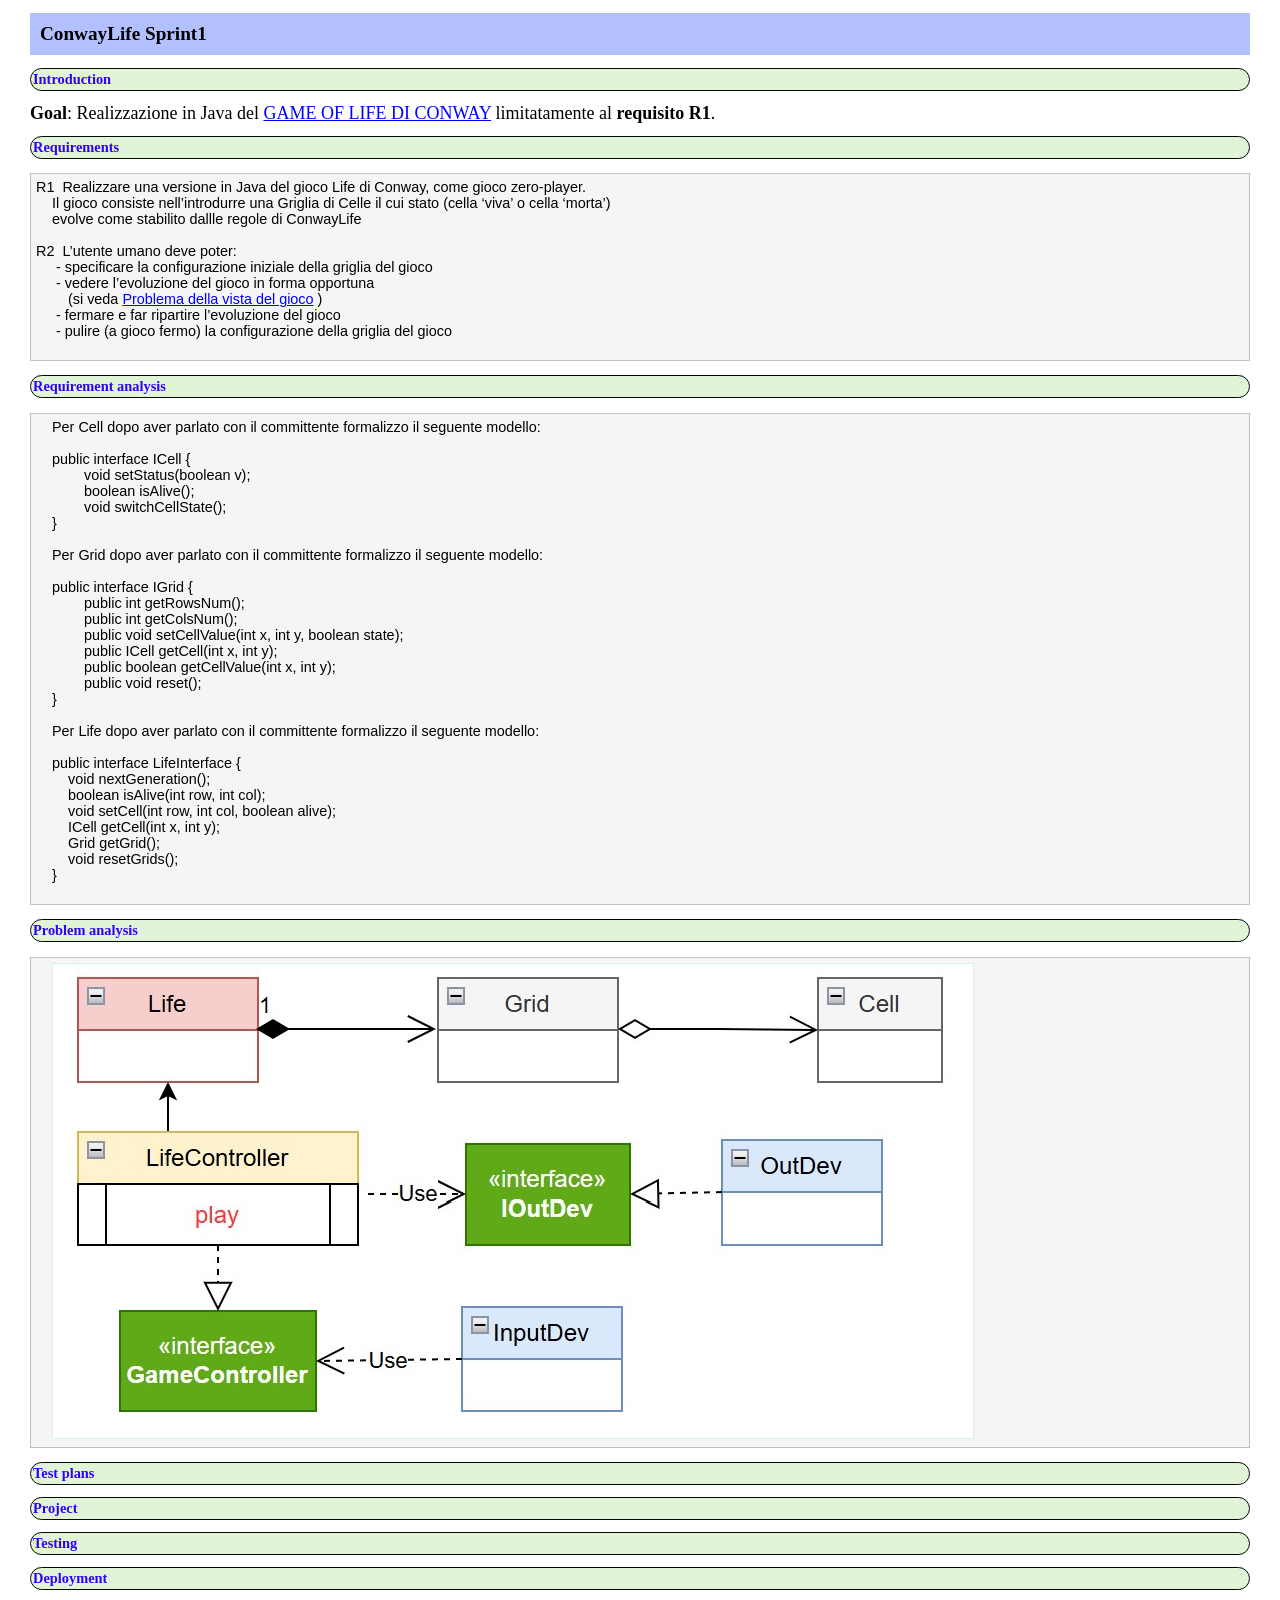
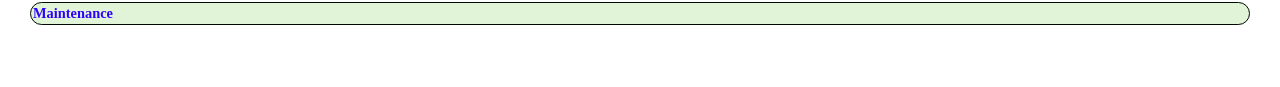
==== docs/conway26Java_v0.html @ a7f6d89f "Fixed conway26" ====
<!DOCTYPE html PUBLIC "-//W3C//DTD HTML 4.01//EN" "http://www.w3.org/TR/html4/strict.dtd">
<html>
<head>

<link rel="stylesheet" type="text/css" href="css/mystyle.css">
<!--
    <script type="text/javascript" src="../css/issStyle.js"></script>
-->
    
</head>
<title>Sprint1: conway26Java_v0</title>
 
    

<body>
<div id="top">
<h1>ConwayLife Sprint1</h1>
</div>  

<div class="body">  

<h2>Introduction</h2>
<b>Goal</b>: Realizzazione in Java del
<a href='https://anatali.github.io/issLab2026/_static/docs/Protobook.pdf#chapter.6'>GAME OF LIFE DI CONWAY</a>
limitatamente al <b>requisito  R1</b>.

<h2>Requirements</h2>

 
<!-- <div class="remark"> -->
<pre>
R1  Realizzare una versione in Java del gioco Life di Conway, come gioco zero-player. 
    Il gioco consiste nell’introdurre una Griglia di Celle il cui stato (cella ‘viva’ o cella ‘morta’) 
    evolve come stabilito dallle regole di ConwayLife

R2  L’utente umano deve poter:
     - specificare la configurazione iniziale della griglia del gioco	
     - vedere l’evoluzione del gioco in forma opportuna 
        (si veda <a href='https://anatali.github.io/issLab2026/_static/docs/Protobook.pdf#section.6.3'>Problema della vista del gioco</a> )
     - fermare e far ripartire l’evoluzione del gioco
     - pulire (a gioco fermo) la configurazione della griglia del gioco

</pre>
  

<h2>Requirement analysis</h2>
 <pre>
    Per Cell dopo aver parlato con il committente formalizzo il seguente modello: 

    public interface ICell {
	    void setStatus(boolean v);
	    boolean isAlive();
	    void switchCellState();
    }

    Per Grid dopo aver parlato con il committente formalizzo il seguente modello:

    public interface IGrid {
	    public int getRowsNum();
	    public int getColsNum();
	    public void setCellValue(int x, int y, boolean state);
	    public ICell getCell(int x, int y);
	    public boolean getCellValue(int x, int y);
	    public void reset();
    }

    Per Life dopo aver parlato con il committente formalizzo il seguente modello: 
    
    public interface LifeInterface {
        void nextGeneration();
        boolean isAlive(int row, int col);
        void setCell(int row, int col, boolean alive);
        ICell getCell(int x, int y);
        Grid getGrid();
        void resetGrids();
    }
 </pre>

<h2>Problem analysis</h2>
 <pre>
    <img src="./img/UML.jpg" alt="Diagramma uml del progetto">
</pre>

<h2>Test plans</h2> 


<h2>Project</h2> 
 
 

<h2>Testing</h2> 
 

<h2>Deployment</h2> 

 
<h2>Maintenance</h2> 
 
<!-- USEFUL
<table style="width:100%" border="1">
<tr>
<td style="width:50%">
</td>
<td></td>
</tr>
</table>
-->
	      	
<br/><br/> 	
</div>  
</body>
</html>
---- docs/css/mystyle.css ----
body {
			font-family: 'Latin Modern Roman', serif;
			margin-left: 30px;
			margin-right: 30px;
			font-size: 0.8em;
}
 
 
 
		a:link{
			text-decoration: underline;
			color: blue;
			font-color: #ffccff;
			font-size: 100%;
		}


		hr {
			clear: both;
			height: 1px;
			color: #242424;
			background-color: transparent;
		}


div.top {
	width: 80%;
}
		
		div.bottom {
			width: 60%;
			background-color: lightyellow;
			border-style: solid;
			margin-top: 3em;
			margin-left:0.5em;
		}

		#i {
			color: #ff1010;
		}

		tt {
			font-family: "Arial";
			font-size: 90%;
			color: #006600;
		}

		em {
			font-family: "Arial";
			font-size: 110%;
			font-weight: bold;
			border-style: solid;
			border-color: #abe876;
			color: #1632cc;
		}

		bc {
			font-family: "Arial";
			font-size: 90%;
			font-weight: bold;
			color: #990000;
			background-color: #fcf8c7;
		}

		ks {
			font-family: "Arial";
			font-weight: bold;
			color: #0000CD;
			font-size: 90%;
		}

		kc {
			font-family: "Arial";
			font-weight: bold;
			color: #008000;
			font-size: 90%;
		}

		pre {
			font-family: "Arial";
			font-size: 0.8em;
			background-color: #f5f5f5;
			border: 1.5px solid silver;
			padding: 5px;
		}

		div.body {
			font-size: 18px;
		}

 		h1 {
			font-size: 1.5em;
			background-color: #b2c0ff;
			padding: 10px;
		}

		h2 {
			#background-color: #9ed8ff;
		font-size: 0.8em;
		background-color: #e1f4d7 !important;
		color: rgb(47, 0, 255) !important;
		margin: 100 !important;
		border: 1px solid rgb(0, 10, 0) !important;
		border-radius: 15px !important;
		padding: 2px !important;
		}

		h3 {
			background-color: #e6ccff;
			font-size: 100%;
		}

		h4 {
			background-color: #ccffcc;
			font-size: 100%;
			width: 95%;
			border-radius: 5px;
			padding: 2px;
		}

		h5 {
			background-color: #d5ffb0;
			font-size: 100%;
		}

		div.req {
			background-color: #d9ffb3;
			font-size: 18px;
			width: 700px;
			border: 3px solid green;
			padding: 15px;
			margin: 10px;
		}

		div.remark {
			background-color: #E3F2FD;
			border: 1.5px solid #d5f2ed;
			padding: 15px;
			margin: 10px;
			border-radius: 25px;
		}

		table,
		th,
		td {
			border: 1px solid black;
			border-collapse: collapse;
		}

		ol,
		ul,
		li {
			margin: 0;
			margin-left: 10px;
			padding: 0;
			padding-bottom: 5px;
		}

		table,
		th,
		td {
			border: 1px solid black;
		}

		img {
			border: 1.5px solid #d5f2ed
		}
 
		div.wrapdesc {
			width: 90%;
			margin: auto;
		}

		div.imagedesc {
			width: 85%;
			margin: auto;
		}
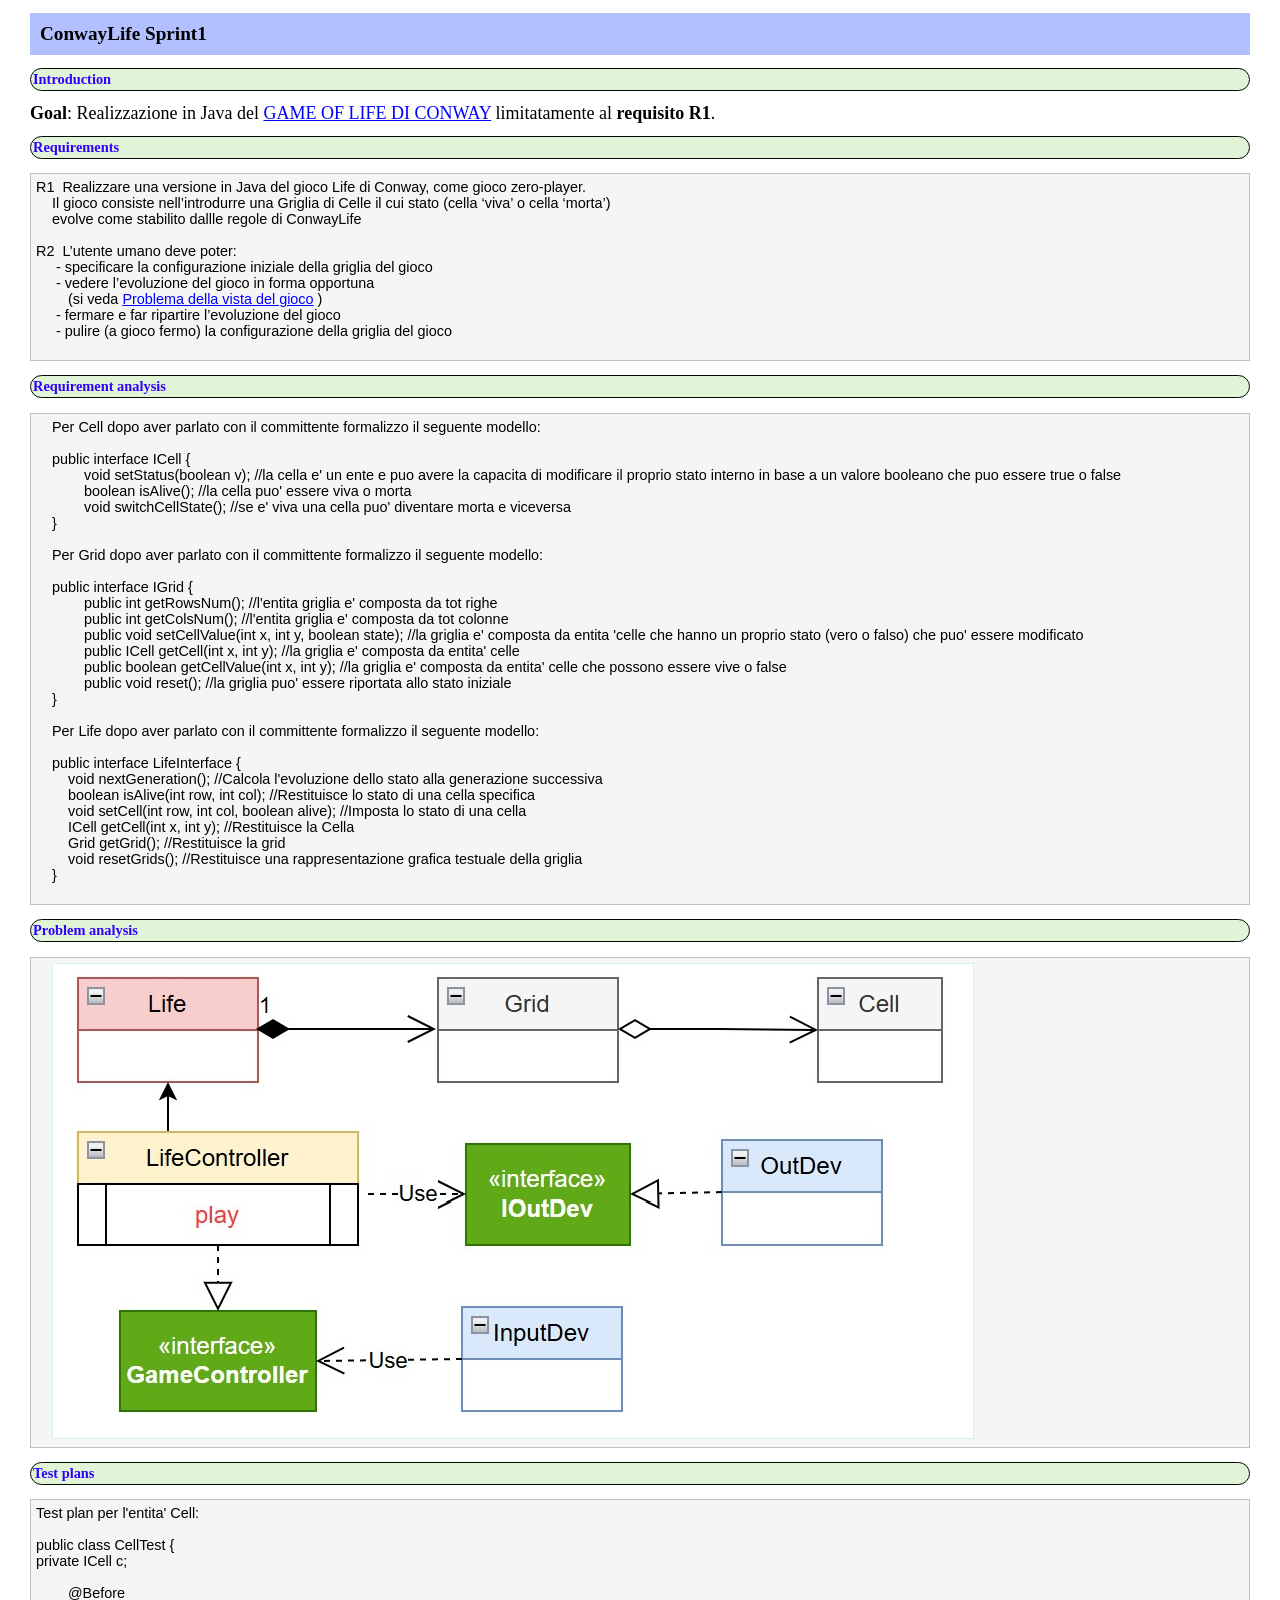
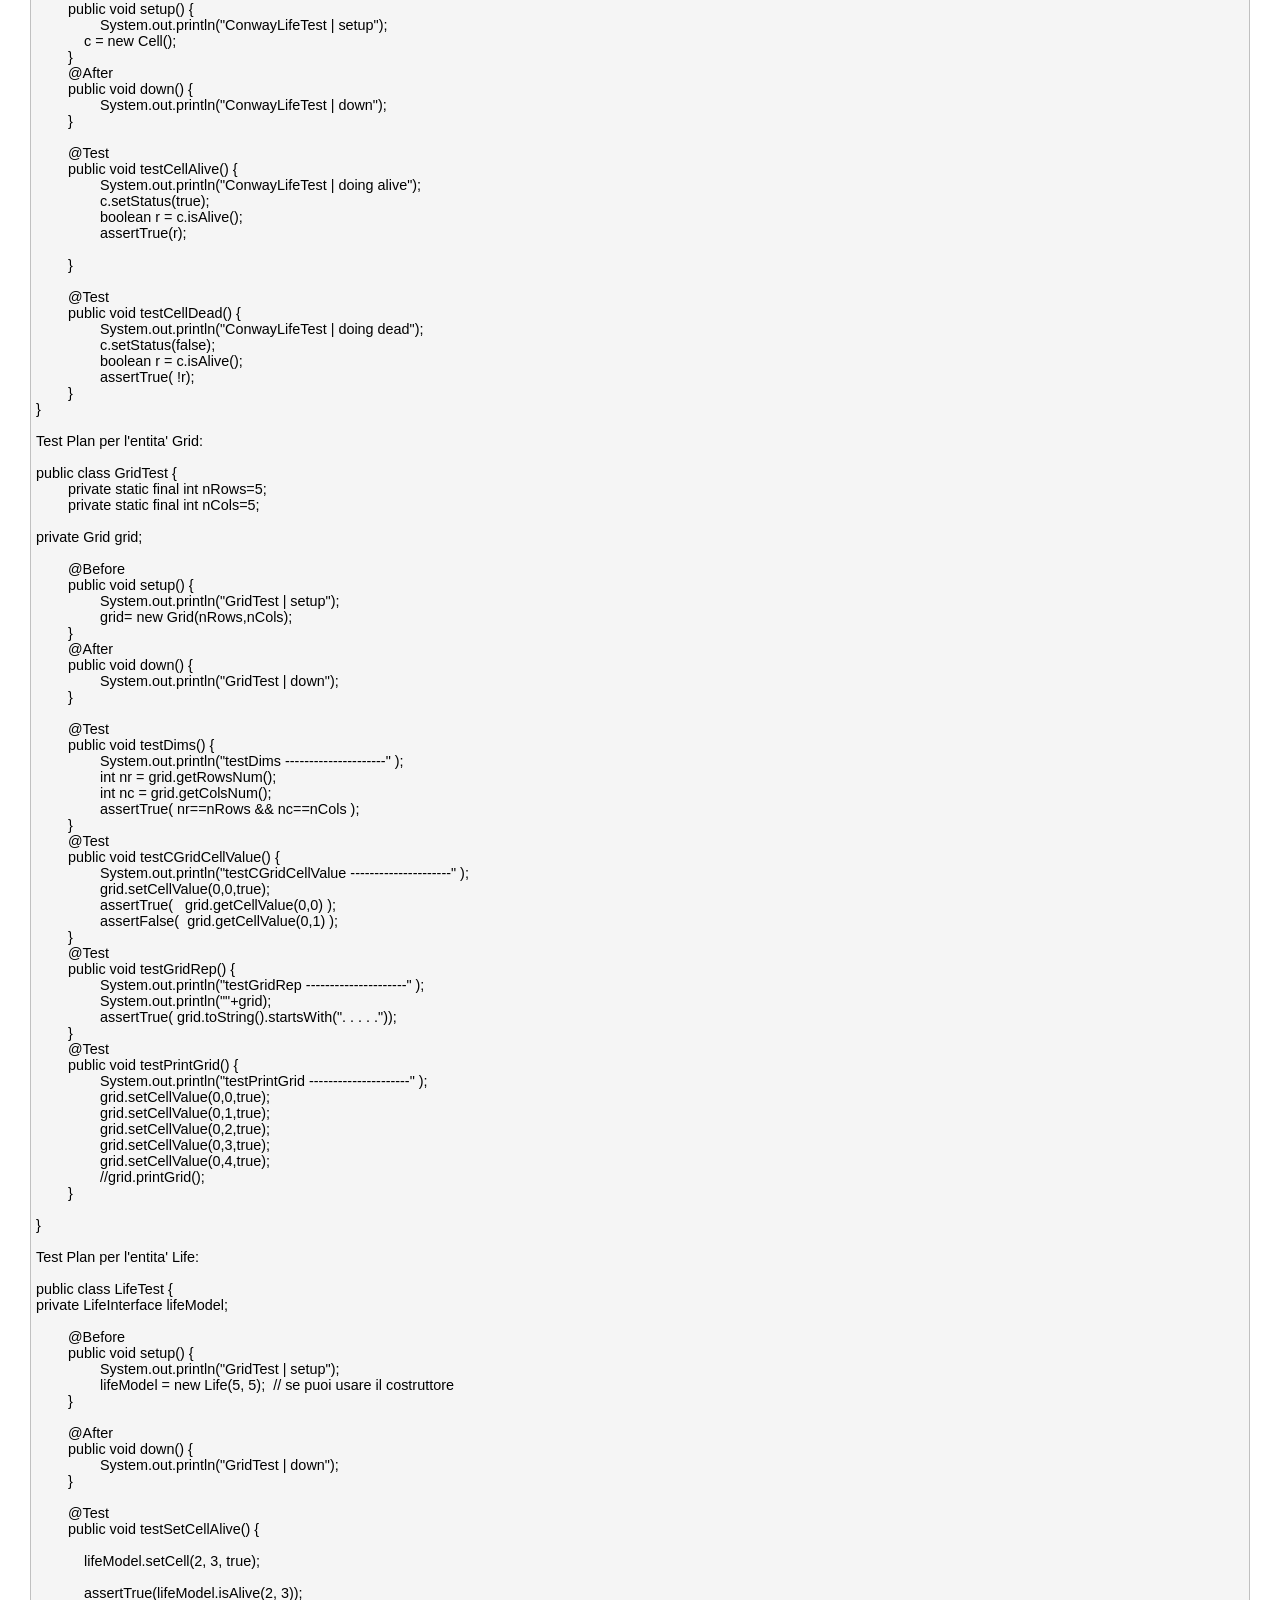
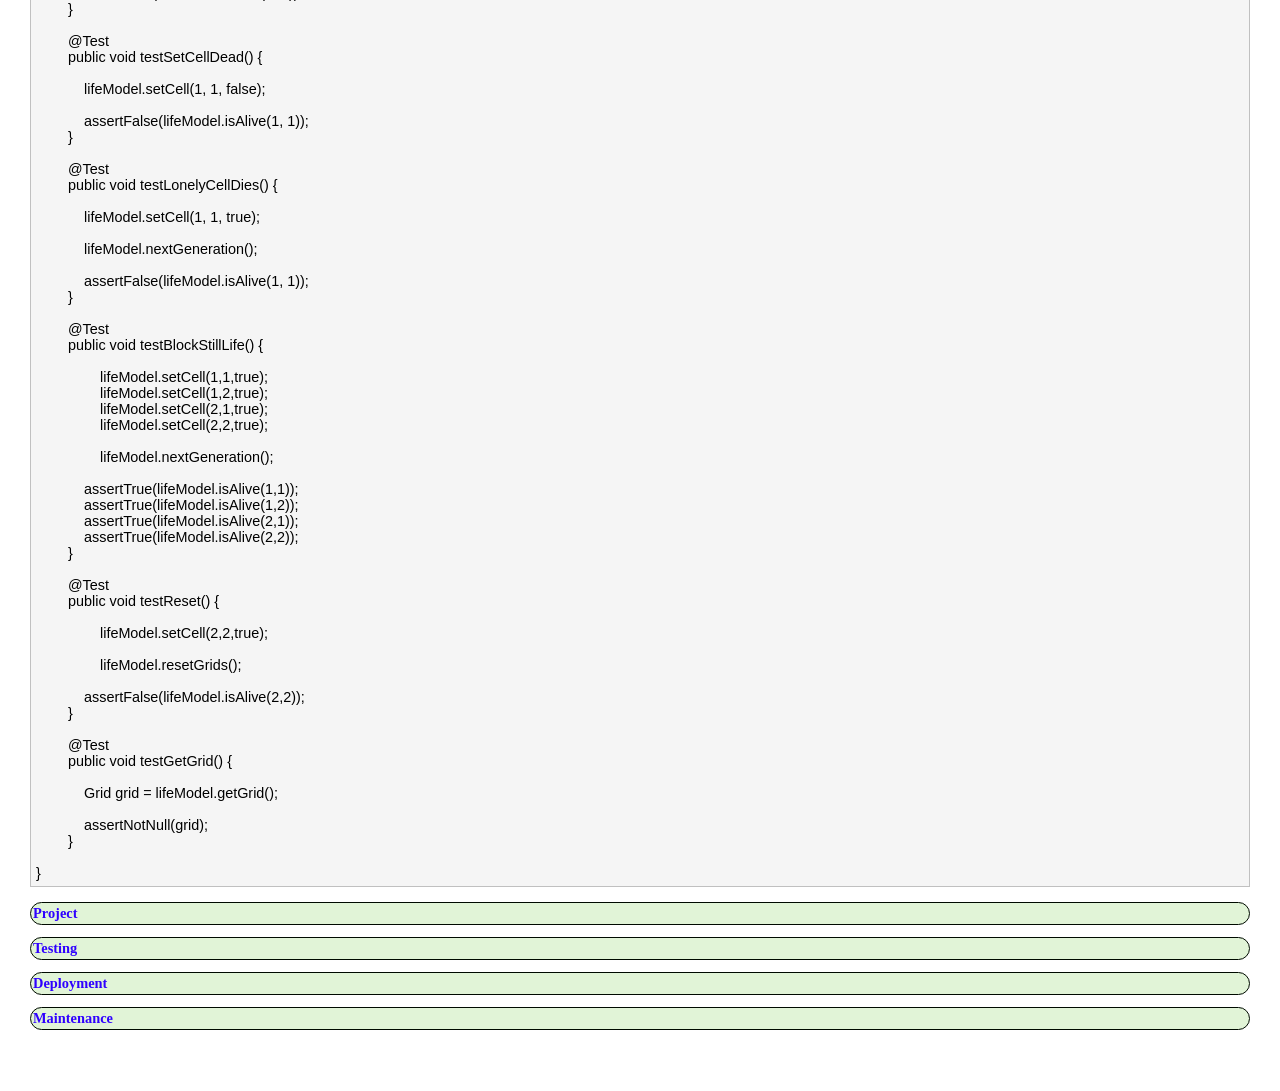
==== commit 01c5dbe1: "Updated" ====
--- a/docs/conway26Java_v0.html
+++ b/docs/conway26Java_v0.html
@@ -1,34 +1,28 @@
 <!DOCTYPE html PUBLIC "-//W3C//DTD HTML 4.01//EN" "http://www.w3.org/TR/html4/strict.dtd">
 <html>
-<head>
-
-<link rel="stylesheet" type="text/css" href="css/mystyle.css">
-<!--
+	<head>
+		<link rel="stylesheet" type="text/css" href="css/mystyle.css" />
+		<!--
     <script type="text/javascript" src="../css/issStyle.js"></script>
 -->
-    
-</head>
-<title>Sprint1: conway26Java_v0</title>
- 
-    
-
-<body>
-<div id="top">
-<h1>ConwayLife Sprint1</h1>
-</div>  
-
-<div class="body">  
-
-<h2>Introduction</h2>
-<b>Goal</b>: Realizzazione in Java del
-<a href='https://anatali.github.io/issLab2026/_static/docs/Protobook.pdf#chapter.6'>GAME OF LIFE DI CONWAY</a>
-limitatamente al <b>requisito  R1</b>.
-
-<h2>Requirements</h2>
-
- 
-<!-- <div class="remark"> -->
-<pre>
+	</head>
+	<title>Sprint1: conway26Java_v0</title>
+
+	<body>
+		<div id="top">
+			<h1>ConwayLife Sprint1</h1>
+		</div>
+
+		<div class="body">
+			<h2>Introduction</h2>
+			<b>Goal</b>: Realizzazione in Java del
+			<a href="https://anatali.github.io/issLab2026/_static/docs/Protobook.pdf#chapter.6">GAME OF LIFE DI CONWAY</a>
+			limitatamente al <b>requisito R1</b>.
+
+			<h2>Requirements</h2>
+
+			<!-- <div class="remark"> -->
+			<pre>
 R1  Realizzare una versione in Java del gioco Life di Conway, come gioco zero-player. 
     Il gioco consiste nell’introdurre una Griglia di Celle il cui stato (cella ‘viva’ o cella ‘morta’) 
     evolve come stabilito dallle regole di ConwayLife
@@ -41,62 +35,221 @@
      - pulire (a gioco fermo) la configurazione della griglia del gioco
 
 </pre>
-  
-
-<h2>Requirement analysis</h2>
- <pre>
+
+			<h2>Requirement analysis</h2>
+			<pre>
     Per Cell dopo aver parlato con il committente formalizzo il seguente modello: 
 
     public interface ICell {
-	    void setStatus(boolean v);
-	    boolean isAlive();
-	    void switchCellState();
+	    void setStatus(boolean v); //la cella e' un ente e puo avere la capacita di modificare il proprio stato interno in base a un valore booleano che puo essere true o false
+	    boolean isAlive(); //la cella puo' essere viva o morta
+	    void switchCellState(); //se e' viva una cella puo' diventare morta e viceversa
     }
 
     Per Grid dopo aver parlato con il committente formalizzo il seguente modello:
 
     public interface IGrid {
-	    public int getRowsNum();
-	    public int getColsNum();
-	    public void setCellValue(int x, int y, boolean state);
-	    public ICell getCell(int x, int y);
-	    public boolean getCellValue(int x, int y);
-	    public void reset();
+	    public int getRowsNum(); //l'entita griglia e' composta da tot righe
+	    public int getColsNum(); //l'entita griglia e' composta da tot colonne
+	    public void setCellValue(int x, int y, boolean state); //la griglia e' composta da entita 'celle che hanno un proprio stato (vero o falso) che puo' essere modificato
+	    public ICell getCell(int x, int y); //la griglia e' composta da entita' celle
+	    public boolean getCellValue(int x, int y); //la griglia e' composta da entita' celle che possono essere vive o false
+	    public void reset(); //la griglia puo' essere riportata allo stato iniziale
     }
 
     Per Life dopo aver parlato con il committente formalizzo il seguente modello: 
-    
+
     public interface LifeInterface {
-        void nextGeneration();
-        boolean isAlive(int row, int col);
-        void setCell(int row, int col, boolean alive);
-        ICell getCell(int x, int y);
-        Grid getGrid();
-        void resetGrids();
+        void nextGeneration(); //Calcola l'evoluzione dello stato alla generazione successiva
+        boolean isAlive(int row, int col); //Restituisce lo stato di una cella specifica
+        void setCell(int row, int col, boolean alive); //Imposta lo stato di una cella
+        ICell getCell(int x, int y); //Restituisce la Cella
+        Grid getGrid(); //Restituisce la grid
+        void resetGrids(); //Restituisce una rappresentazione grafica testuale della griglia
     }
- </pre>
-
-<h2>Problem analysis</h2>
- <pre>
+ </pre
+			>
+
+			<h2>Problem analysis</h2>
+			<pre>
     <img src="./img/UML.jpg" alt="Diagramma uml del progetto">
 </pre>
 
-<h2>Test plans</h2> 
-
-
-<h2>Project</h2> 
- 
- 
-
-<h2>Testing</h2> 
- 
-
-<h2>Deployment</h2> 
-
- 
-<h2>Maintenance</h2> 
- 
-<!-- USEFUL
+			<h2>Test plans</h2>
+			<pre>
+Test plan per l'entita' Cell:
+
+public class CellTest {
+private ICell c;
+
+	@Before
+	public void setup() {
+		System.out.println("ConwayLifeTest | setup");	
+	    c = new Cell();
+	}
+	@After
+	public void down() {
+		System.out.println("ConwayLifeTest | down");
+	}
+	
+	@Test
+	public void testCellAlive() {
+		System.out.println("ConwayLifeTest | doing alive");
+		c.setStatus(true);
+		boolean r = c.isAlive();
+		assertTrue(r);
+		
+	}
+	
+	@Test
+	public void testCellDead() {
+		System.out.println("ConwayLifeTest | doing dead");
+		c.setStatus(false);
+		boolean r = c.isAlive();
+		assertTrue( !r);
+	}	
+}
+
+Test Plan per l'entita' Grid:
+
+public class GridTest {
+	private static final int nRows=5;
+	private static final int nCols=5;
+	
+private Grid grid;
+
+	@Before
+	public void setup() {
+		System.out.println("GridTest | setup");	
+		grid= new Grid(nRows,nCols);
+	}
+	@After
+	public void down() {
+		System.out.println("GridTest | down");
+	}
+	
+	@Test
+	public void testDims() {
+		System.out.println("testDims ---------------------" );
+		int nr = grid.getRowsNum();
+		int nc = grid.getColsNum();
+		assertTrue( nr==nRows && nc==nCols );
+	}
+	@Test
+	public void testCGridCellValue() {
+		System.out.println("testCGridCellValue ---------------------" );
+		grid.setCellValue(0,0,true);
+		assertTrue(   grid.getCellValue(0,0) );
+		assertFalse(  grid.getCellValue(0,1) );
+	}
+	@Test
+	public void testGridRep() {
+		System.out.println("testGridRep ---------------------" );
+ 		System.out.println(""+grid);
+		assertTrue( grid.toString().startsWith(". . . . ."));
+	}
+	@Test
+	public void testPrintGrid() {
+		System.out.println("testPrintGrid ---------------------" );
+		grid.setCellValue(0,0,true);
+		grid.setCellValue(0,1,true);
+		grid.setCellValue(0,2,true);
+		grid.setCellValue(0,3,true);
+		grid.setCellValue(0,4,true);
+		//grid.printGrid();
+	}
+
+}
+
+Test Plan per l'entita' Life:
+
+public class LifeTest {
+private LifeInterface lifeModel;
+
+	@Before
+	public void setup() {
+		System.out.println("GridTest | setup");	
+		lifeModel = new Life(5, 5);  // se puoi usare il costruttore
+	}
+	
+	@After
+	public void down() {
+		System.out.println("GridTest | down");
+	}
+	
+	@Test
+	public void testSetCellAlive() {
+	    
+	    lifeModel.setCell(2, 3, true);
+
+	    assertTrue(lifeModel.isAlive(2, 3));
+	}
+	
+	@Test
+	public void testSetCellDead() {
+
+	    lifeModel.setCell(1, 1, false);
+
+	    assertFalse(lifeModel.isAlive(1, 1));
+	}
+	
+	@Test
+	public void testLonelyCellDies() {
+
+	    lifeModel.setCell(1, 1, true);
+
+	    lifeModel.nextGeneration();
+
+	    assertFalse(lifeModel.isAlive(1, 1));
+	}
+	
+	@Test
+	public void testBlockStillLife() {
+
+		lifeModel.setCell(1,1,true);
+		lifeModel.setCell(1,2,true);
+		lifeModel.setCell(2,1,true);
+		lifeModel.setCell(2,2,true);
+
+		lifeModel.nextGeneration();
+
+	    assertTrue(lifeModel.isAlive(1,1));
+	    assertTrue(lifeModel.isAlive(1,2));
+	    assertTrue(lifeModel.isAlive(2,1));
+	    assertTrue(lifeModel.isAlive(2,2));
+	}
+	
+	@Test
+	public void testReset() {
+
+		lifeModel.setCell(2,2,true);
+
+		lifeModel.resetGrids();
+
+	    assertFalse(lifeModel.isAlive(2,2));
+	}
+	
+	@Test
+	public void testGetGrid() {
+
+	    Grid grid = lifeModel.getGrid();
+
+	    assertNotNull(grid);
+	}
+
+}
+</pre
+			>
+
+			<h2>Project</h2>
+
+			<h2>Testing</h2>
+
+			<h2>Deployment</h2>
+
+			<h2>Maintenance</h2>
+
+			<!-- USEFUL
 <table style="width:100%" border="1">
 <tr>
 <td style="width:50%">
@@ -105,8 +258,8 @@
 </tr>
 </table>
 -->
-	      	
-<br/><br/> 	
-</div>  
-</body>
-</html>+
+			<br /><br />
+		</div>
+	</body>
+</html>
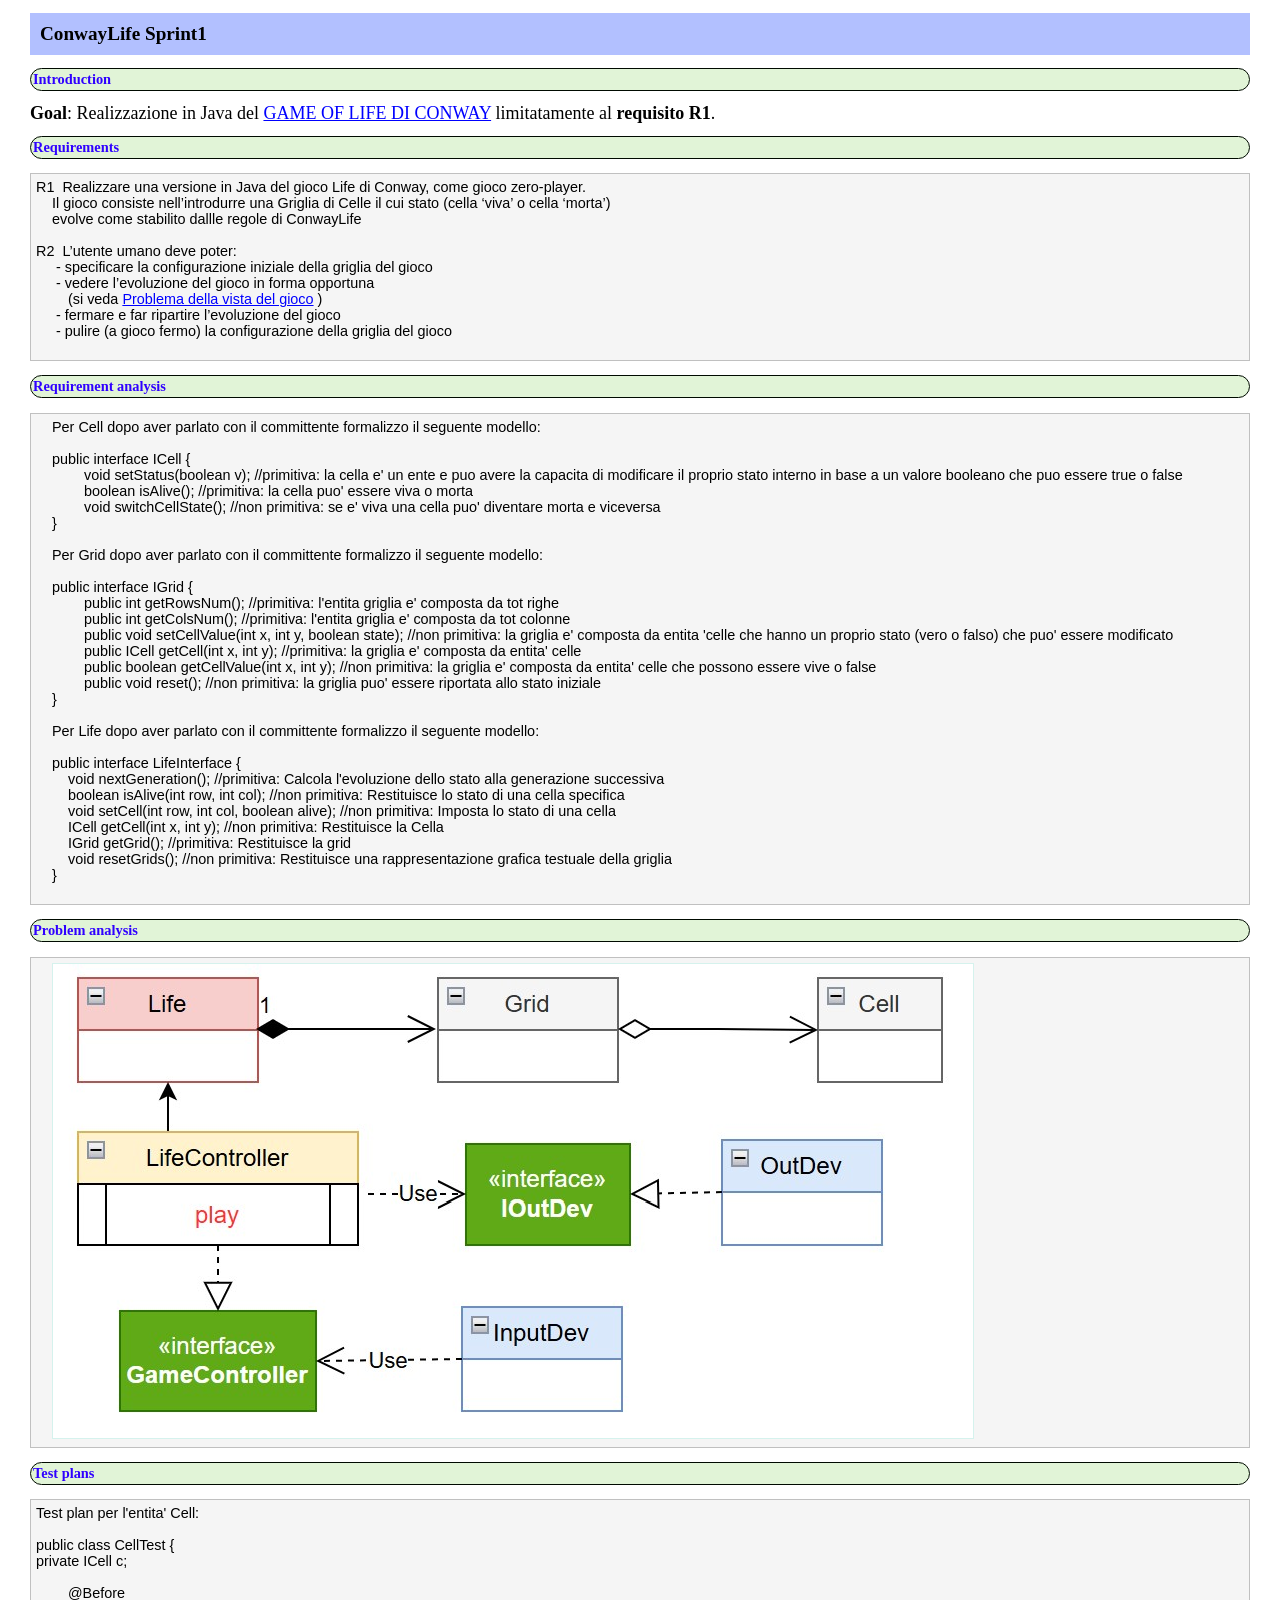
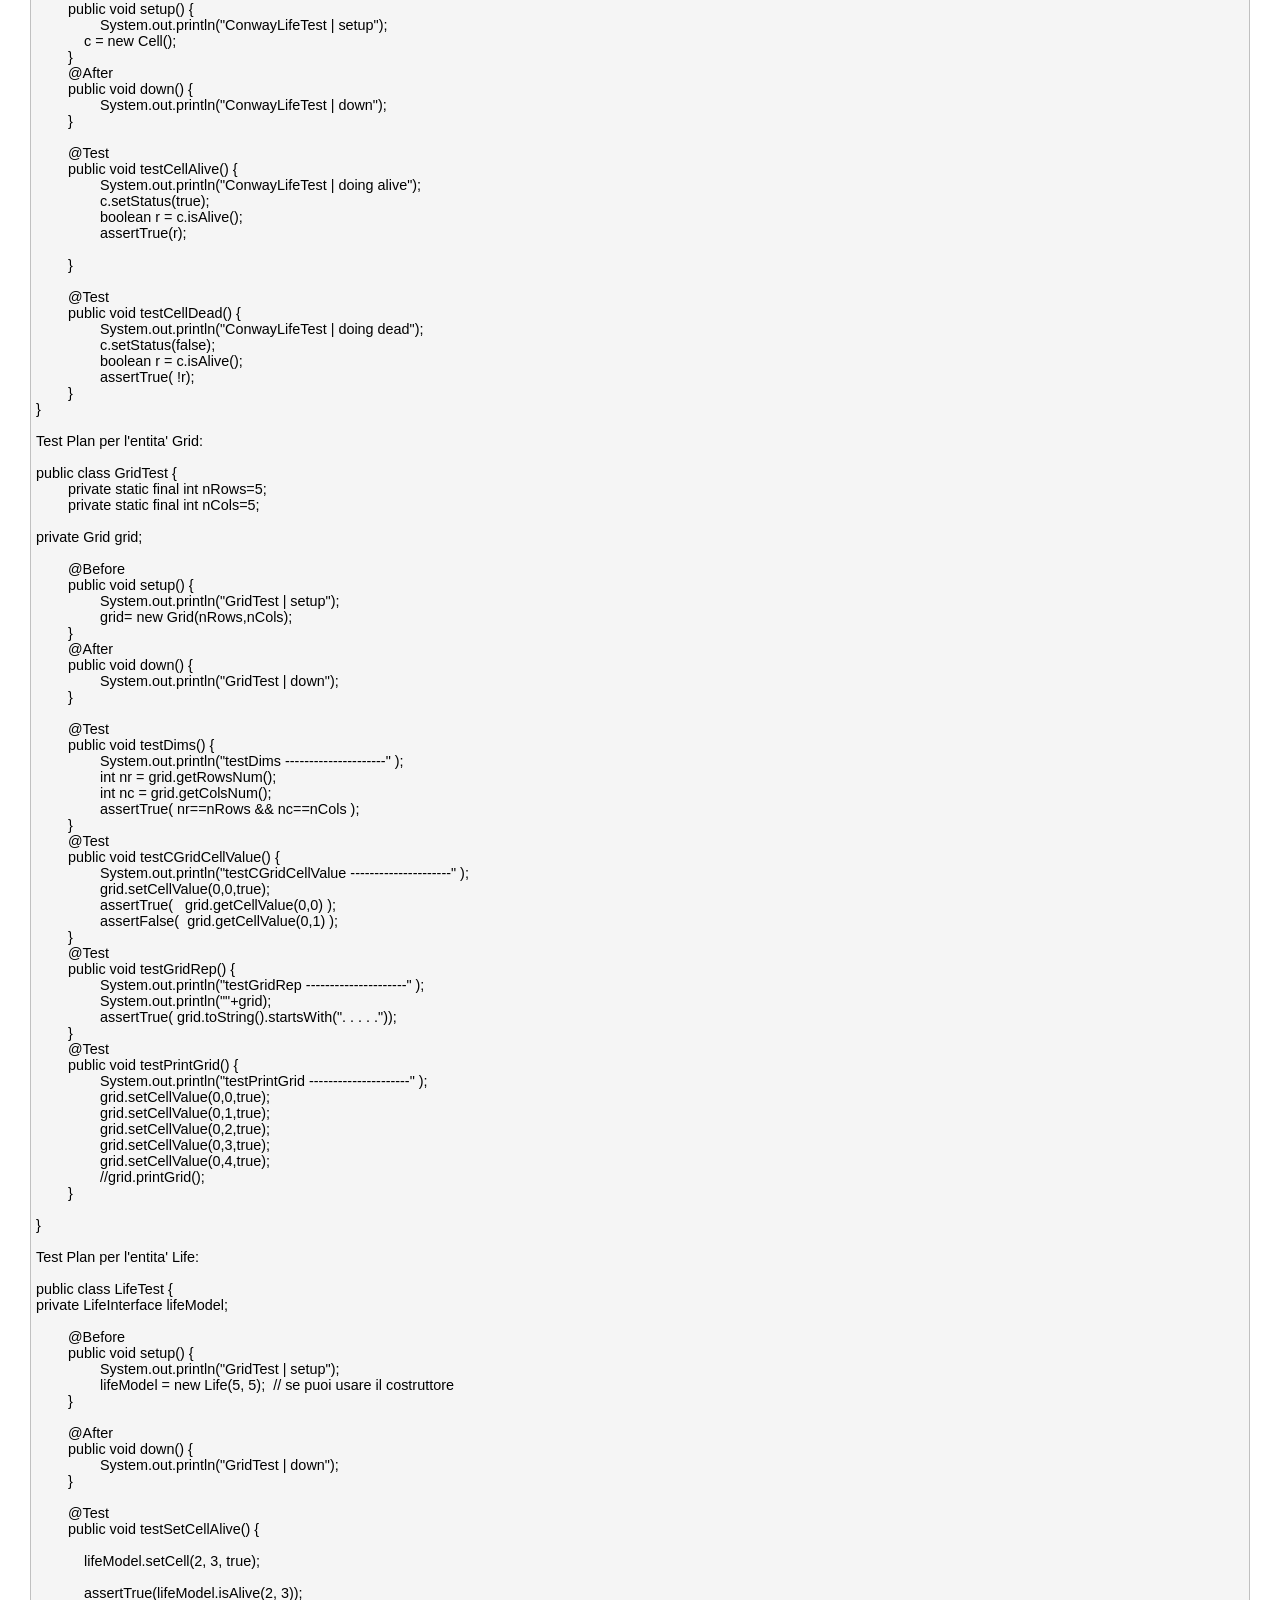
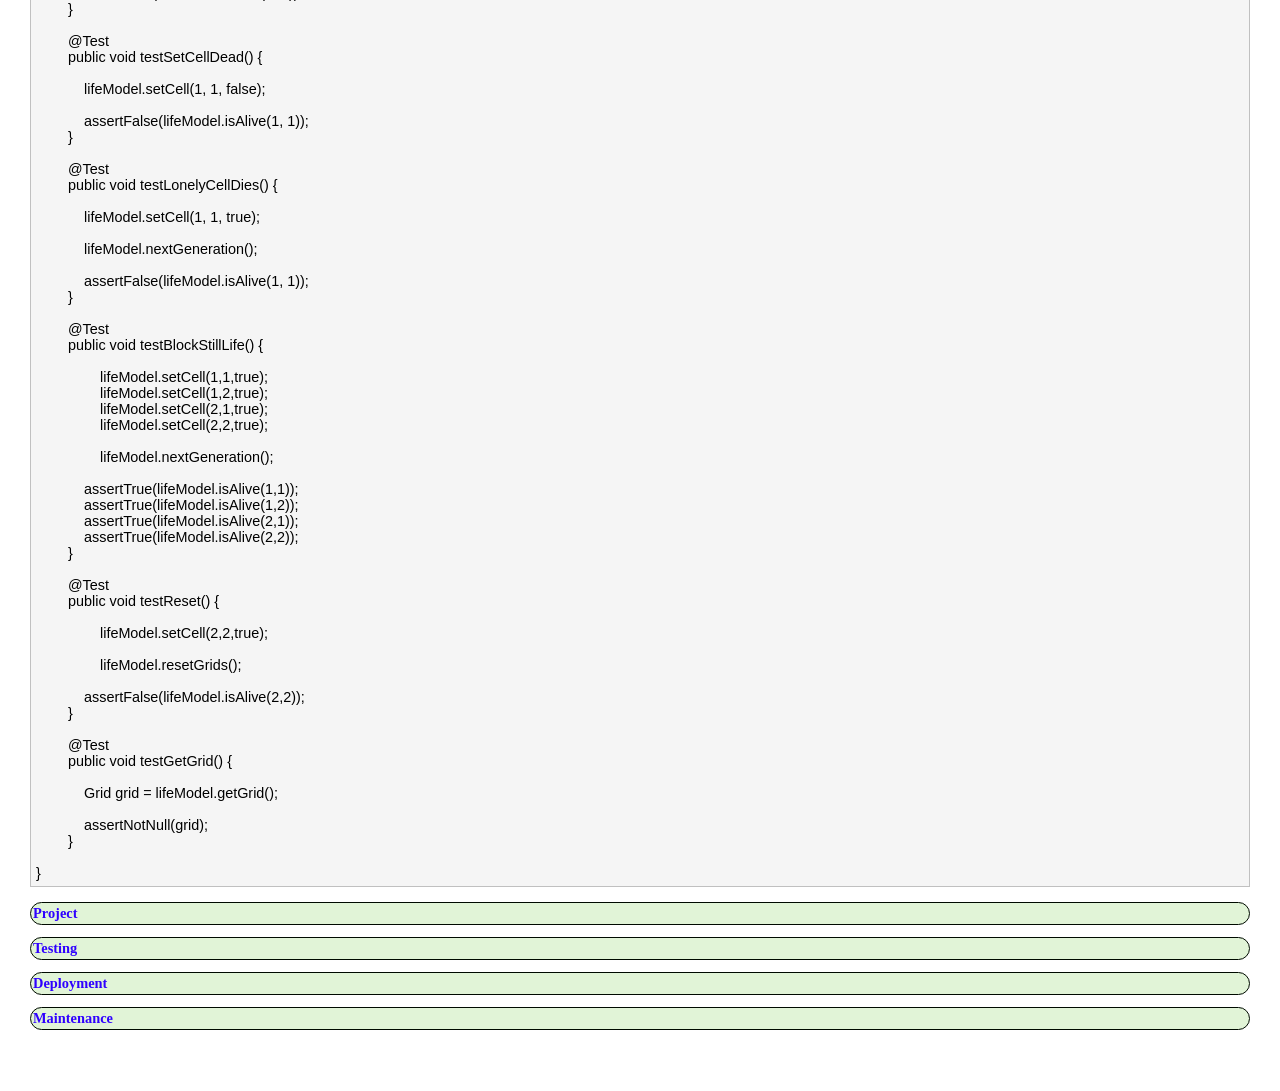
==== commit 9e78d617: "Added updates" ====
--- a/docs/conway26Java_v0.html
+++ b/docs/conway26Java_v0.html
@@ -41,31 +41,31 @@
     Per Cell dopo aver parlato con il committente formalizzo il seguente modello: 
 
     public interface ICell {
-	    void setStatus(boolean v); //la cella e' un ente e puo avere la capacita di modificare il proprio stato interno in base a un valore booleano che puo essere true o false
-	    boolean isAlive(); //la cella puo' essere viva o morta
-	    void switchCellState(); //se e' viva una cella puo' diventare morta e viceversa
+	    void setStatus(boolean v); //primitiva: la cella e' un ente e puo avere la capacita di modificare il proprio stato interno in base a un valore booleano che puo essere true o false
+	    boolean isAlive(); //primitiva: la cella puo' essere viva o morta
+	    void switchCellState(); //non primitiva: se e' viva una cella puo' diventare morta e viceversa
     }
 
     Per Grid dopo aver parlato con il committente formalizzo il seguente modello:
 
     public interface IGrid {
-	    public int getRowsNum(); //l'entita griglia e' composta da tot righe
-	    public int getColsNum(); //l'entita griglia e' composta da tot colonne
-	    public void setCellValue(int x, int y, boolean state); //la griglia e' composta da entita 'celle che hanno un proprio stato (vero o falso) che puo' essere modificato
-	    public ICell getCell(int x, int y); //la griglia e' composta da entita' celle
-	    public boolean getCellValue(int x, int y); //la griglia e' composta da entita' celle che possono essere vive o false
-	    public void reset(); //la griglia puo' essere riportata allo stato iniziale
+	    public int getRowsNum(); //primitiva: l'entita griglia e' composta da tot righe
+	    public int getColsNum(); //primitiva: l'entita griglia e' composta da tot colonne
+	    public void setCellValue(int x, int y, boolean state); //non primitiva: la griglia e' composta da entita 'celle che hanno un proprio stato (vero o falso) che puo' essere modificato
+	    public ICell getCell(int x, int y); //primitiva: la griglia e' composta da entita' celle
+	    public boolean getCellValue(int x, int y); //non primitiva: la griglia e' composta da entita' celle che possono essere vive o false
+	    public void reset(); //non primitiva: la griglia puo' essere riportata allo stato iniziale
     }
 
     Per Life dopo aver parlato con il committente formalizzo il seguente modello: 
 
     public interface LifeInterface {
-        void nextGeneration(); //Calcola l'evoluzione dello stato alla generazione successiva
-        boolean isAlive(int row, int col); //Restituisce lo stato di una cella specifica
-        void setCell(int row, int col, boolean alive); //Imposta lo stato di una cella
-        ICell getCell(int x, int y); //Restituisce la Cella
-        Grid getGrid(); //Restituisce la grid
-        void resetGrids(); //Restituisce una rappresentazione grafica testuale della griglia
+        void nextGeneration(); //primitiva: Calcola l'evoluzione dello stato alla generazione successiva
+        boolean isAlive(int row, int col); //non primitiva: Restituisce lo stato di una cella specifica
+        void setCell(int row, int col, boolean alive); //non primitiva: Imposta lo stato di una cella
+        ICell getCell(int x, int y); //non primitiva: Restituisce la Cella
+        IGrid getGrid(); //primitiva: Restituisce la grid
+        void resetGrids(); //non primitiva: Restituisce una rappresentazione grafica testuale della griglia
     }
  </pre
 			>
